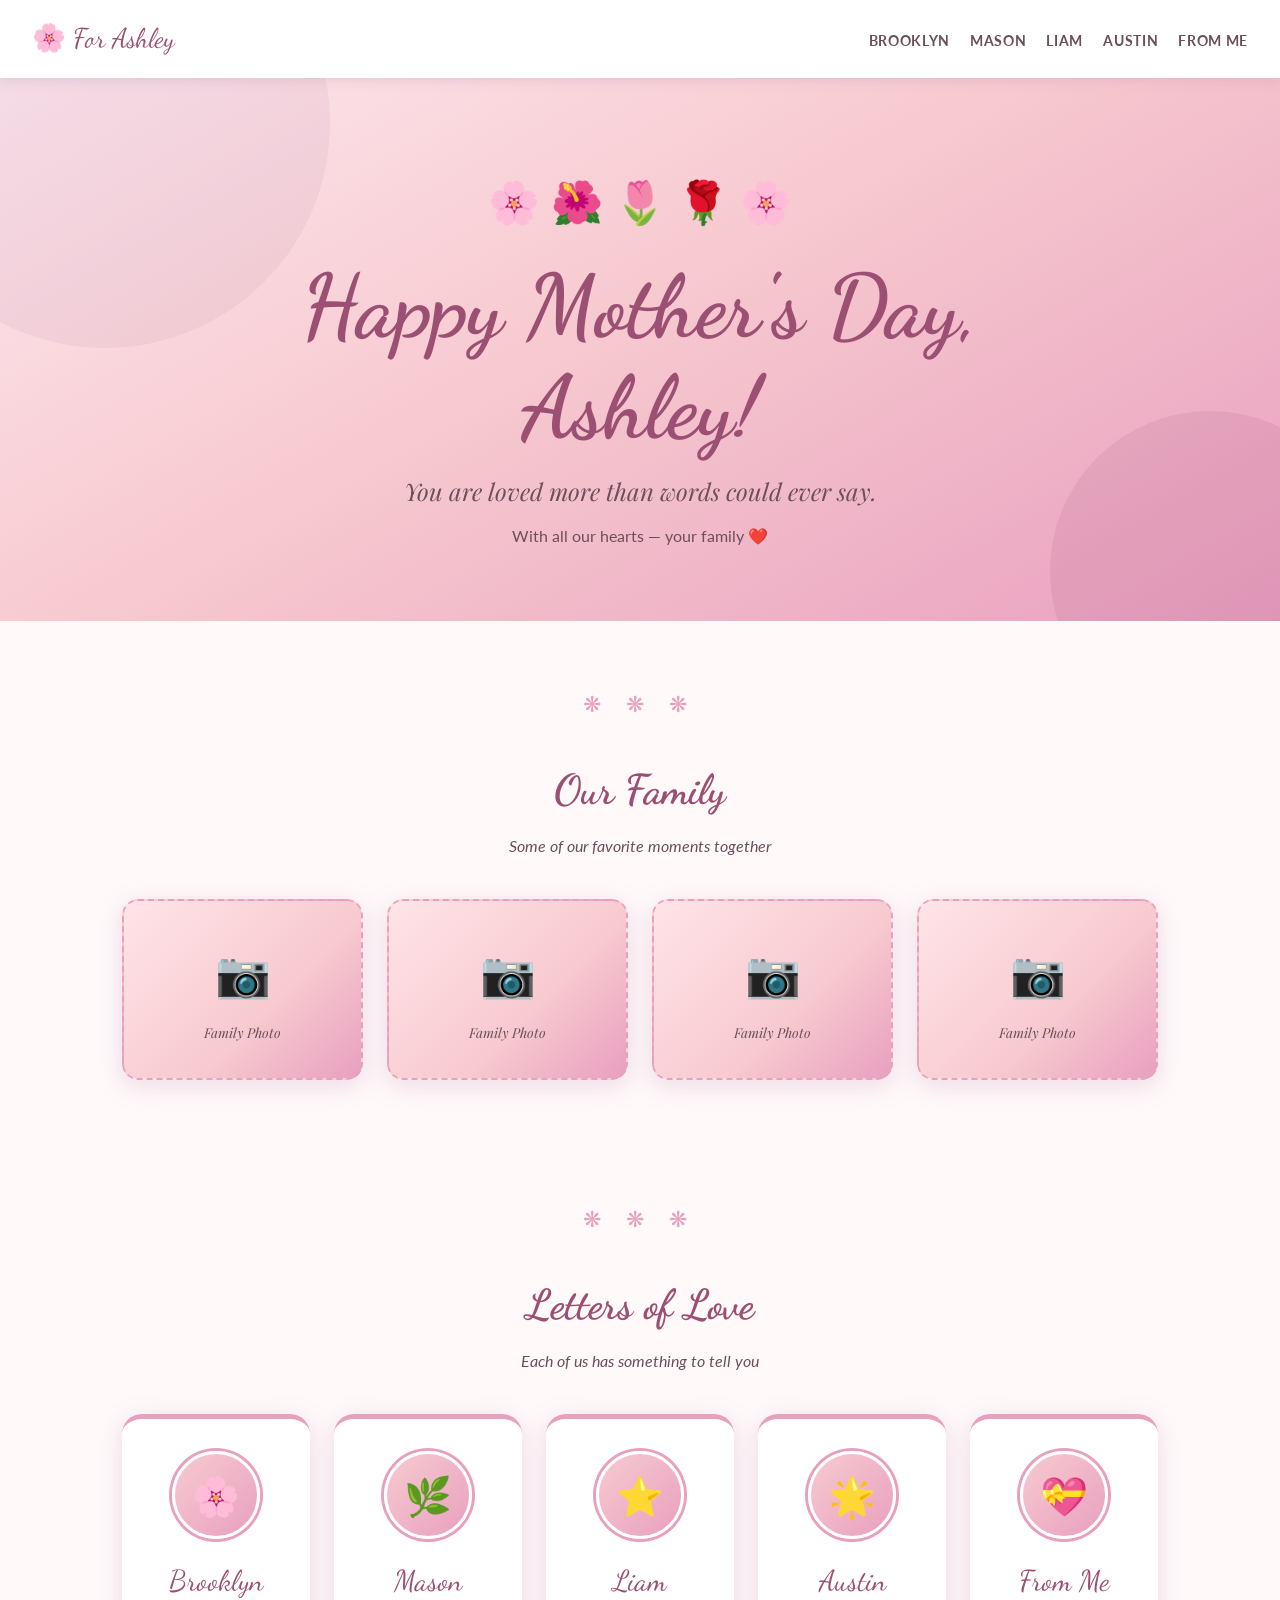
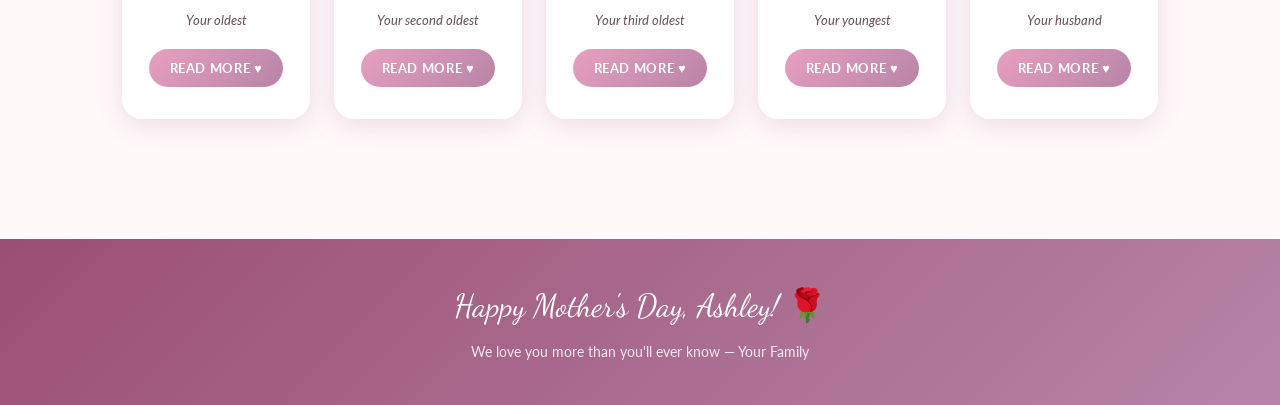
==== index.html @ 3f39e7ee "Initial commit: Mother's Day website for Ashley Landing page with family photo grid and individual p" ====
<!DOCTYPE html>
<html lang="en">
<head>
  <meta charset="UTF-8" />
  <meta name="viewport" content="width=device-width, initial-scale=1.0" />
  <title>Happy Mother's Day, Ashley! 🌸</title>
  <link rel="stylesheet" href="style.css" />
</head>
<body>

  <nav class="site-nav">
    <a href="index.html" class="nav-logo">🌸 For Ashley</a>
    <ul class="nav-links">
      <li><a href="brooklyn.html">Brooklyn</a></li>
      <li><a href="mason.html">Mason</a></li>
      <li><a href="liam.html">Liam</a></li>
      <li><a href="austin.html">Austin</a></li>
      <li><a href="from-me.html">From Me</a></li>
    </ul>
  </nav>

  <!-- HERO -->
  <section class="hero">
    <span class="hero-flowers">🌸 🌺 🌷 🌹 🌸</span>
    <h1>Happy Mother's Day,<br>Ashley!</h1>
    <p class="subtitle">You are loved more than words could ever say.</p>
    <p class="tagline">With all our hearts — your family ❤️</p>
  </section>

  <main>
    <div class="container">

      <!-- FAMILY PHOTOS -->
      <section class="section">
        <div class="divider">❋ ❋ ❋</div>
        <h2 class="section-title">Our Family</h2>
        <p class="section-subtitle">Some of our favorite moments together</p>

        <div class="photo-grid">
          <!-- Replace each photo-placeholder div with an <img> tag when you have photos ready -->
          <div class="photo-slot">
            <div class="photo-placeholder">
              <span class="ph-icon">📷</span>
              <span class="ph-text">Family Photo</span>
            </div>
          </div>
          <div class="photo-slot">
            <div class="photo-placeholder">
              <span class="ph-icon">📷</span>
              <span class="ph-text">Family Photo</span>
            </div>
          </div>
          <div class="photo-slot">
            <div class="photo-placeholder">
              <span class="ph-icon">📷</span>
              <span class="ph-text">Family Photo</span>
            </div>
          </div>
          <div class="photo-slot">
            <div class="photo-placeholder">
              <span class="ph-icon">📷</span>
              <span class="ph-text">Family Photo</span>
            </div>
          </div>
        </div>
      </section>

      <!-- LOVE LETTERS NAV -->
      <section class="section">
        <div class="divider">❋ ❋ ❋</div>
        <h2 class="section-title">Letters of Love</h2>
        <p class="section-subtitle">Each of us has something to tell you</p>

        <div class="person-cards">
          <a href="brooklyn.html" class="person-card">
            <div class="card-avatar">🌸</div>
            <span class="card-name">Brooklyn</span>
            <span class="card-desc">Your oldest</span>
            <span class="card-btn">Read More ♥</span>
          </a>
          <a href="mason.html" class="person-card">
            <div class="card-avatar">🌿</div>
            <span class="card-name">Mason</span>
            <span class="card-desc">Your second oldest</span>
            <span class="card-btn">Read More ♥</span>
          </a>
          <a href="liam.html" class="person-card">
            <div class="card-avatar">⭐</div>
            <span class="card-name">Liam</span>
            <span class="card-desc">Your third oldest</span>
            <span class="card-btn">Read More ♥</span>
          </a>
          <a href="austin.html" class="person-card">
            <div class="card-avatar">🌟</div>
            <span class="card-name">Austin</span>
            <span class="card-desc">Your youngest</span>
            <span class="card-btn">Read More ♥</span>
          </a>
          <a href="from-me.html" class="person-card">
            <div class="card-avatar">💝</div>
            <span class="card-name">From Me</span>
            <span class="card-desc">Your husband</span>
            <span class="card-btn">Read More ♥</span>
          </a>
        </div>
      </section>

    </div>
  </main>

  <footer>
    <p class="footer-title">Happy Mother's Day, Ashley! 🌹</p>
    <p class="footer-subtitle">We love you more than you'll ever know — Your Family</p>
  </footer>

</body>
</html>
---- style.css ----
@import url('https://fonts.googleapis.com/css2?family=Dancing+Script:wght@400;600;700&family=Playfair+Display:ital,wght@0,400;0,700;1,400&family=Lato:wght@300;400;700&display=swap');

:root {
  --rose: #E8A0BF;
  --light-pink: #F7CAD0;
  --blush: #FFE4E8;
  --mauve: #B784A7;
  --deep-rose: #9B4F72;
  --cream: #FFF9FA;
  --white: #FFFFFF;
  --text-dark: #3D2B35;
  --text-mid: #6B4F5A;
  --shadow: rgba(183, 132, 167, 0.25);
}

*, *::before, *::after { box-sizing: border-box; margin: 0; padding: 0; }

body {
  font-family: 'Lato', sans-serif;
  background-color: var(--cream);
  color: var(--text-dark);
  line-height: 1.7;
}

/* ── NAV ── */
.site-nav {
  background: var(--white);
  padding: 1rem 2rem;
  display: flex;
  align-items: center;
  justify-content: space-between;
  box-shadow: 0 2px 12px var(--shadow);
  position: sticky;
  top: 0;
  z-index: 100;
  flex-wrap: wrap;
  gap: 0.75rem;
}

.nav-logo {
  font-family: 'Dancing Script', cursive;
  font-size: 1.7rem;
  color: var(--deep-rose);
  text-decoration: none;
}

.nav-links {
  display: flex;
  gap: 1.25rem;
  list-style: none;
  flex-wrap: wrap;
}

.nav-links a {
  text-decoration: none;
  color: var(--text-mid);
  font-weight: 700;
  font-size: 0.85rem;
  letter-spacing: 0.05em;
  text-transform: uppercase;
  transition: color 0.2s;
}

.nav-links a:hover { color: var(--deep-rose); }

/* ── HERO ── */
.hero {
  background: linear-gradient(150deg, #FDE8EF 0%, #F7CAD0 45%, #E8A0BF 100%);
  text-align: center;
  padding: 5.5rem 2rem 4.5rem;
  position: relative;
  overflow: hidden;
}

.hero::before,
.hero::after {
  content: '';
  position: absolute;
  border-radius: 50%;
  opacity: 0.12;
}

.hero::before {
  width: 450px; height: 450px;
  background: var(--mauve);
  top: -180px; left: -120px;
}

.hero::after {
  width: 320px; height: 320px;
  background: var(--deep-rose);
  bottom: -110px; right: -90px;
}

.hero-flowers {
  font-size: 2.6rem;
  display: block;
  margin-bottom: 1.25rem;
  animation: sway 5s ease-in-out infinite;
  position: relative;
  z-index: 1;
}

@keyframes sway {
  0%, 100% { transform: rotate(-4deg) scale(1); }
  50%       { transform: rotate(4deg) scale(1.06); }
}

.hero h1 {
  font-family: 'Dancing Script', cursive;
  font-size: clamp(2.8rem, 7vw, 5.5rem);
  color: var(--deep-rose);
  line-height: 1.15;
  margin-bottom: 0.75rem;
  animation: fadeUp 0.9s ease both;
  position: relative;
  z-index: 1;
}

.hero .subtitle {
  font-family: 'Playfair Display', serif;
  font-style: italic;
  font-size: clamp(1.1rem, 2.5vw, 1.5rem);
  color: var(--text-mid);
  animation: fadeUp 0.9s 0.2s ease both;
  position: relative;
  z-index: 1;
}

.hero .tagline {
  margin-top: 0.6rem;
  font-size: 1rem;
  color: var(--text-mid);
  animation: fadeUp 0.9s 0.4s ease both;
  position: relative;
  z-index: 1;
}

@keyframes fadeUp {
  from { opacity: 0; transform: translateY(18px); }
  to   { opacity: 1; transform: translateY(0); }
}

/* ── LAYOUT ── */
.container { max-width: 1100px; margin: 0 auto; padding: 0 2rem; }

.section { padding: 3.5rem 0; }

/* ── DECORATIVE ── */
.divider {
  text-align: center;
  color: var(--rose);
  font-size: 1.4rem;
  letter-spacing: 0.6rem;
  margin: 0.5rem 0 2rem;
}

.section-title {
  text-align: center;
  font-family: 'Dancing Script', cursive;
  font-size: 2.6rem;
  color: var(--deep-rose);
  margin-bottom: 0.4rem;
}

.section-subtitle {
  text-align: center;
  color: var(--text-mid);
  font-style: italic;
  margin-bottom: 2.5rem;
}

/* ── PHOTO PLACEHOLDERS ── */
.photo-placeholder {
  width: 100%;
  height: 100%;
  background: linear-gradient(135deg, #FFE4E8 0%, #F7CAD0 60%, #E8A0BF 100%);
  display: flex;
  flex-direction: column;
  align-items: center;
  justify-content: center;
  gap: 0.6rem;
  border: 2px dashed var(--rose);
  border-radius: inherit;
}

.ph-icon { font-size: 2.8rem; }

.ph-text {
  font-family: 'Playfair Display', serif;
  font-style: italic;
  font-size: 0.85rem;
  color: var(--text-mid);
}

/* ── FAMILY PHOTO GRID (landing) ── */
.photo-grid {
  display: grid;
  grid-template-columns: repeat(auto-fit, minmax(240px, 1fr));
  gap: 1.5rem;
}

.photo-slot {
  border-radius: 16px;
  overflow: hidden;
  box-shadow: 0 6px 24px var(--shadow);
  aspect-ratio: 4 / 3;
}

.photo-slot img {
  width: 100%; height: 100%;
  object-fit: cover;
  display: block;
}

/* ── PERSON CARDS ── */
.person-cards {
  display: grid;
  grid-template-columns: repeat(auto-fit, minmax(185px, 1fr));
  gap: 1.5rem;
}

.person-card {
  background: var(--white);
  border-radius: 20px;
  padding: 2rem 1.25rem;
  text-align: center;
  box-shadow: 0 6px 24px var(--shadow);
  text-decoration: none;
  transition: transform 0.25s, box-shadow 0.25s;
  border-top: 5px solid var(--rose);
  display: flex;
  flex-direction: column;
  align-items: center;
}

.person-card:hover {
  transform: translateY(-7px);
  box-shadow: 0 16px 44px var(--shadow);
}

.card-avatar {
  width: 88px; height: 88px;
  border-radius: 50%;
  background: linear-gradient(135deg, var(--light-pink), var(--rose));
  display: flex;
  align-items: center;
  justify-content: center;
  margin-bottom: 1.1rem;
  font-size: 2.4rem;
  border: 3px solid var(--white);
  box-shadow: 0 0 0 3px var(--rose);
}

.card-name {
  font-family: 'Dancing Script', cursive;
  font-size: 1.8rem;
  color: var(--deep-rose);
  display: block;
  margin-bottom: 0.2rem;
}

.card-desc {
  font-size: 0.82rem;
  color: var(--text-mid);
  font-style: italic;
  flex-grow: 1;
}

.card-btn {
  display: inline-block;
  margin-top: 1.1rem;
  padding: 0.5rem 1.3rem;
  background: linear-gradient(135deg, var(--rose), var(--mauve));
  color: var(--white);
  border-radius: 50px;
  font-size: 0.82rem;
  font-weight: 700;
  letter-spacing: 0.05em;
  text-transform: uppercase;
}

/* ── INDIVIDUAL PAGE HERO ── */
.page-hero {
  background: linear-gradient(150deg, #FDE8EF 0%, #F7CAD0 45%, #E8A0BF 100%);
  text-align: center;
  padding: 3.5rem 2rem 3rem;
}

.back-btn {
  display: inline-block;
  margin-bottom: 2rem;
  color: var(--deep-rose);
  text-decoration: none;
  font-size: 0.85rem;
  font-weight: 700;
  text-transform: uppercase;
  letter-spacing: 0.05em;
  border: 2px solid var(--rose);
  border-radius: 50px;
  padding: 0.4rem 1.1rem;
  transition: background 0.2s, color 0.2s;
}

.back-btn:hover { background: var(--rose); color: var(--white); }

.from-label {
  font-family: 'Playfair Display', serif;
  font-style: italic;
  color: var(--text-mid);
  font-size: 1.1rem;
  margin-bottom: 0.3rem;
}

.page-hero h1 {
  font-family: 'Dancing Script', cursive;
  font-size: clamp(2.6rem, 7vw, 5rem);
  color: var(--deep-rose);
  line-height: 1.15;
}

.to-label {
  font-family: 'Playfair Display', serif;
  font-style: italic;
  color: var(--text-mid);
  font-size: 1.15rem;
  margin-top: 0.5rem;
}

/* ── PROFILE PHOTO ── */
.profile-photo-wrap {
  display: flex;
  justify-content: center;
  padding: 3rem 0 0.5rem;
}

.profile-photo {
  width: 210px; height: 210px;
  border-radius: 50%;
  overflow: hidden;
  border: 6px solid var(--white);
  box-shadow: 0 6px 32px var(--shadow);
}

.profile-photo .photo-placeholder { border-radius: 50%; }

/* ── REASONS ── */
.reasons-section {
  background: var(--white);
  border-radius: 24px;
  padding: 3rem;
  box-shadow: 0 6px 30px var(--shadow);
  margin: 2rem 0;
}

.reasons-title {
  font-family: 'Dancing Script', cursive;
  font-size: 2.3rem;
  color: var(--deep-rose);
  text-align: center;
  margin-bottom: 2rem;
}

.reasons-list {
  list-style: none;
  display: flex;
  flex-direction: column;
  gap: 1.1rem;
}

.reasons-list li {
  display: flex;
  align-items: flex-start;
  gap: 1rem;
  padding: 1.2rem 1.4rem;
  background: var(--cream);
  border-radius: 12px;
  border-left: 4px solid var(--rose);
  font-size: 1.05rem;
  line-height: 1.65;
}

.reason-num {
  font-family: 'Dancing Script', cursive;
  font-size: 2rem;
  color: var(--rose);
  line-height: 1;
  flex-shrink: 0;
  width: 2rem;
  text-align: center;
}

/* ── GALLERY (individual pages) ── */
.gallery-grid {
  display: grid;
  grid-template-columns: repeat(auto-fit, minmax(195px, 1fr));
  gap: 1.25rem;
}

.gallery-slot {
  aspect-ratio: 1;
  border-radius: 16px;
  overflow: hidden;
  box-shadow: 0 4px 20px var(--shadow);
}

.gallery-slot img {
  width: 100%; height: 100%;
  object-fit: cover;
  display: block;
}

/* ── CLOSING ── */
.closing-message {
  text-align: center;
  padding: 2.5rem 2rem 1rem;
  font-family: 'Dancing Script', cursive;
  font-size: 1.9rem;
  color: var(--deep-rose);
}

/* ── FOOTER ── */
footer {
  background: linear-gradient(135deg, var(--deep-rose), var(--mauve));
  color: var(--white);
  text-align: center;
  padding: 2.5rem 2rem;
  margin-top: 4rem;
}

.footer-title {
  font-family: 'Dancing Script', cursive;
  font-size: 2rem;
  margin-bottom: 0.4rem;
}

.footer-subtitle { font-size: 0.9rem; opacity: 0.85; }

/* ── RESPONSIVE ── */
@media (max-width: 700px) {
  .person-cards { grid-template-columns: repeat(2, 1fr); }
  .reasons-section { padding: 2rem 1.25rem; }
  .photo-grid { grid-template-columns: repeat(2, 1fr); }
}

@media (max-width: 420px) {
  .person-cards { grid-template-columns: 1fr 1fr; }
  .gallery-grid { grid-template-columns: repeat(2, 1fr); }
}
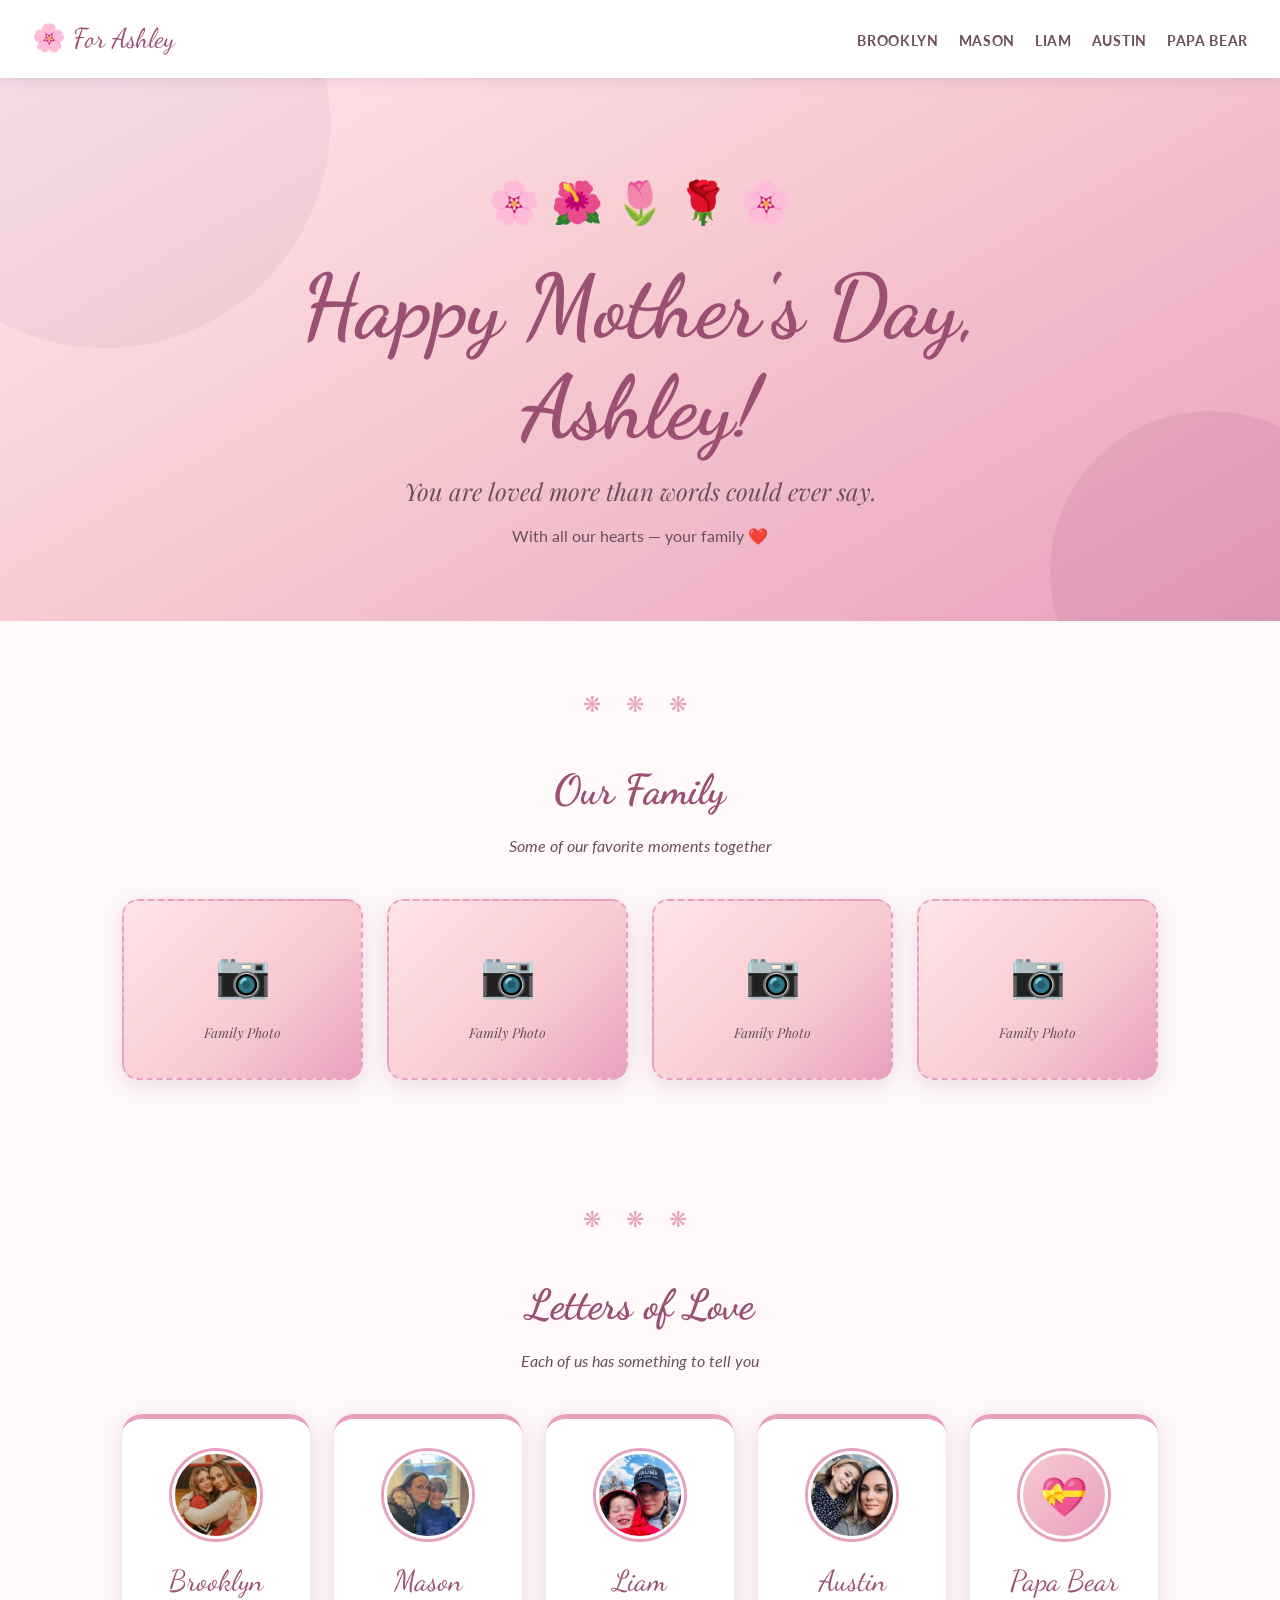
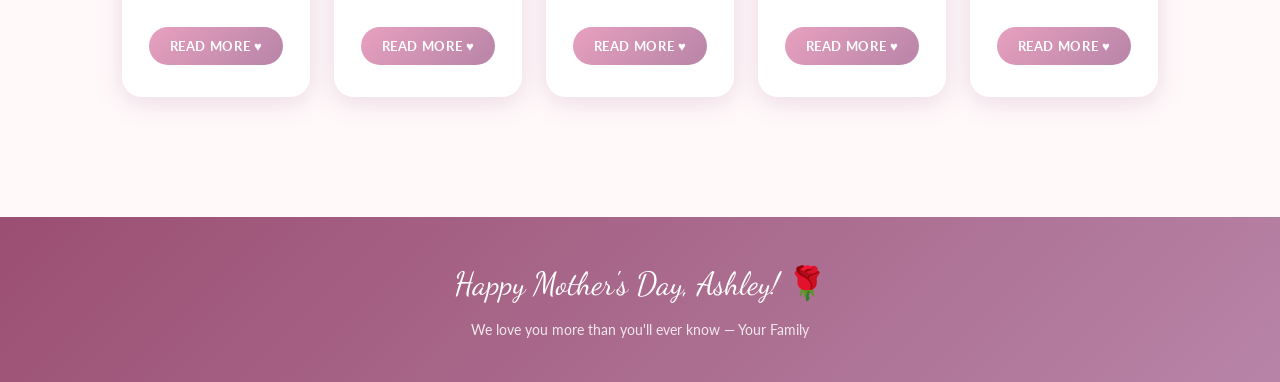
==== commit 8fc73240: "Add photos to landing page cards, remove subtexts, rename to Papa Bear - Real photos now show in the" ====
--- a/index.html
+++ b/index.html
@@ -15,7 +15,7 @@
       <li><a href="mason.html">Mason</a></li>
       <li><a href="liam.html">Liam</a></li>
       <li><a href="austin.html">Austin</a></li>
-      <li><a href="from-me.html">From Me</a></li>
+      <li><a href="from-me.html">Papa Bear</a></li>
     </ul>
   </nav>
 
@@ -73,33 +73,28 @@
 
         <div class="person-cards">
           <a href="brooklyn.html" class="person-card">
-            <div class="card-avatar">🌸</div>
+            <div class="card-avatar"><img src="images/brooklyn.jpg" alt="Brooklyn"></div>
             <span class="card-name">Brooklyn</span>
-            <span class="card-desc">Your oldest</span>
             <span class="card-btn">Read More ♥</span>
           </a>
           <a href="mason.html" class="person-card">
-            <div class="card-avatar">🌿</div>
+            <div class="card-avatar"><img src="images/mason.jpg" alt="Mason"></div>
             <span class="card-name">Mason</span>
-            <span class="card-desc">Your second oldest</span>
             <span class="card-btn">Read More ♥</span>
           </a>
           <a href="liam.html" class="person-card">
-            <div class="card-avatar">⭐</div>
+            <div class="card-avatar"><img src="images/liam.jpg" alt="Liam"></div>
             <span class="card-name">Liam</span>
-            <span class="card-desc">Your third oldest</span>
             <span class="card-btn">Read More ♥</span>
           </a>
           <a href="austin.html" class="person-card">
-            <div class="card-avatar">🌟</div>
+            <div class="card-avatar"><img src="images/austin.jpg" alt="Austin"></div>
             <span class="card-name">Austin</span>
-            <span class="card-desc">Your youngest</span>
             <span class="card-btn">Read More ♥</span>
           </a>
           <a href="from-me.html" class="person-card">
             <div class="card-avatar">💝</div>
-            <span class="card-name">From Me</span>
-            <span class="card-desc">Your husband</span>
+            <span class="card-name">Papa Bear</span>
             <span class="card-btn">Read More ♥</span>
           </a>
         </div>
--- a/style.css
+++ b/style.css
@@ -250,6 +250,14 @@
   font-size: 2.4rem;
   border: 3px solid var(--white);
   box-shadow: 0 0 0 3px var(--rose);
+  overflow: hidden;
+}
+
+.card-avatar img {
+  width: 100%; height: 100%;
+  object-fit: cover;
+  object-position: top center;
+  display: block;
 }
 
 .card-name {
@@ -342,6 +350,13 @@
   box-shadow: 0 6px 32px var(--shadow);
 }
 
+.profile-photo img {
+  width: 100%; height: 100%;
+  object-fit: cover;
+  object-position: top center;
+  display: block;
+}
+
 .profile-photo .photo-placeholder { border-radius: 50%; }
 
 /* ── REASONS ── */
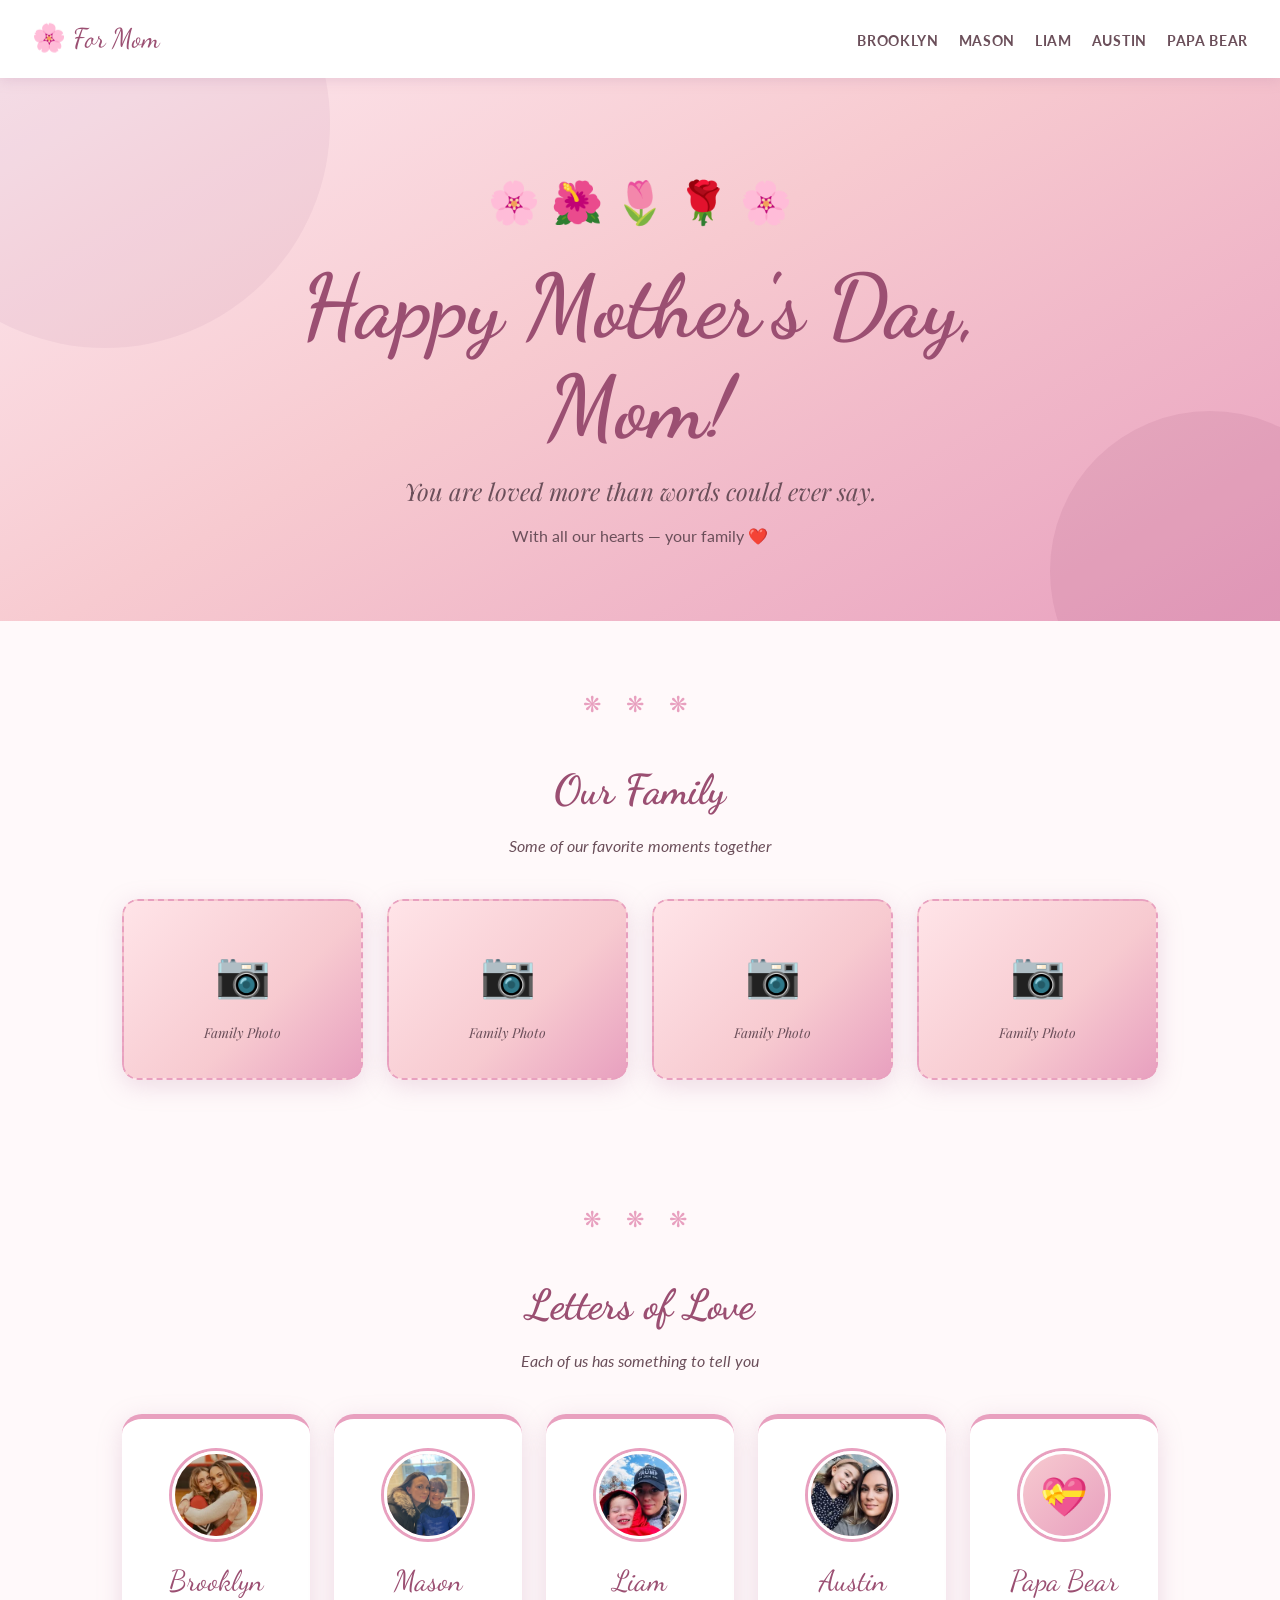
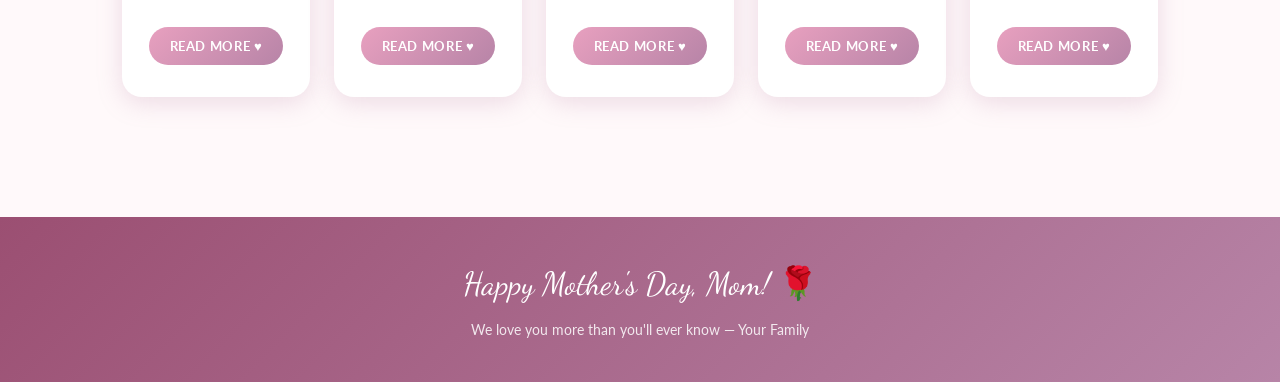
==== commit dd8205d9: "Replace all instances of Ashley with Mom across all pages Co-Authored-By: Claude Sonnet 4.6 <noreply" ====
--- a/index.html
+++ b/index.html
@@ -3,13 +3,13 @@
 <head>
   <meta charset="UTF-8" />
   <meta name="viewport" content="width=device-width, initial-scale=1.0" />
-  <title>Happy Mother's Day, Ashley! 🌸</title>
+  <title>Happy Mother's Day, Mom! 🌸</title>
   <link rel="stylesheet" href="style.css" />
 </head>
 <body>
 
   <nav class="site-nav">
-    <a href="index.html" class="nav-logo">🌸 For Ashley</a>
+    <a href="index.html" class="nav-logo">🌸 For Mom</a>
     <ul class="nav-links">
       <li><a href="brooklyn.html">Brooklyn</a></li>
       <li><a href="mason.html">Mason</a></li>
@@ -22,7 +22,7 @@
   <!-- HERO -->
   <section class="hero">
     <span class="hero-flowers">🌸 🌺 🌷 🌹 🌸</span>
-    <h1>Happy Mother's Day,<br>Ashley!</h1>
+    <h1>Happy Mother's Day,<br>Mom!</h1>
     <p class="subtitle">You are loved more than words could ever say.</p>
     <p class="tagline">With all our hearts — your family ❤️</p>
   </section>
@@ -104,7 +104,7 @@
   </main>
 
   <footer>
-    <p class="footer-title">Happy Mother's Day, Ashley! 🌹</p>
+    <p class="footer-title">Happy Mother's Day, Mom! 🌹</p>
     <p class="footer-subtitle">We love you more than you'll ever know — Your Family</p>
   </footer>
 
--- a/style.css
+++ b/style.css
@@ -425,6 +425,39 @@
   display: block;
 }
 
+/* ── INTERVIEW Q&A ── */
+.interview-list {
+  display: flex;
+  flex-direction: column;
+  gap: 1.25rem;
+}
+
+.interview-item {
+  padding: 1.25rem 1.5rem;
+  background: var(--cream);
+  border-radius: 12px;
+  border-left: 4px solid var(--rose);
+}
+
+.interview-final {
+  border-left-color: var(--deep-rose);
+  background: linear-gradient(135deg, #FDE8EF, #F7CAD0);
+}
+
+.interview-q {
+  font-family: 'Playfair Display', serif;
+  font-style: italic;
+  color: var(--deep-rose);
+  font-size: 0.95rem;
+  margin-bottom: 0.5rem;
+}
+
+.interview-a {
+  color: var(--text-dark);
+  font-size: 1.05rem;
+  line-height: 1.65;
+}
+
 /* ── CLOSING ── */
 .closing-message {
   text-align: center;
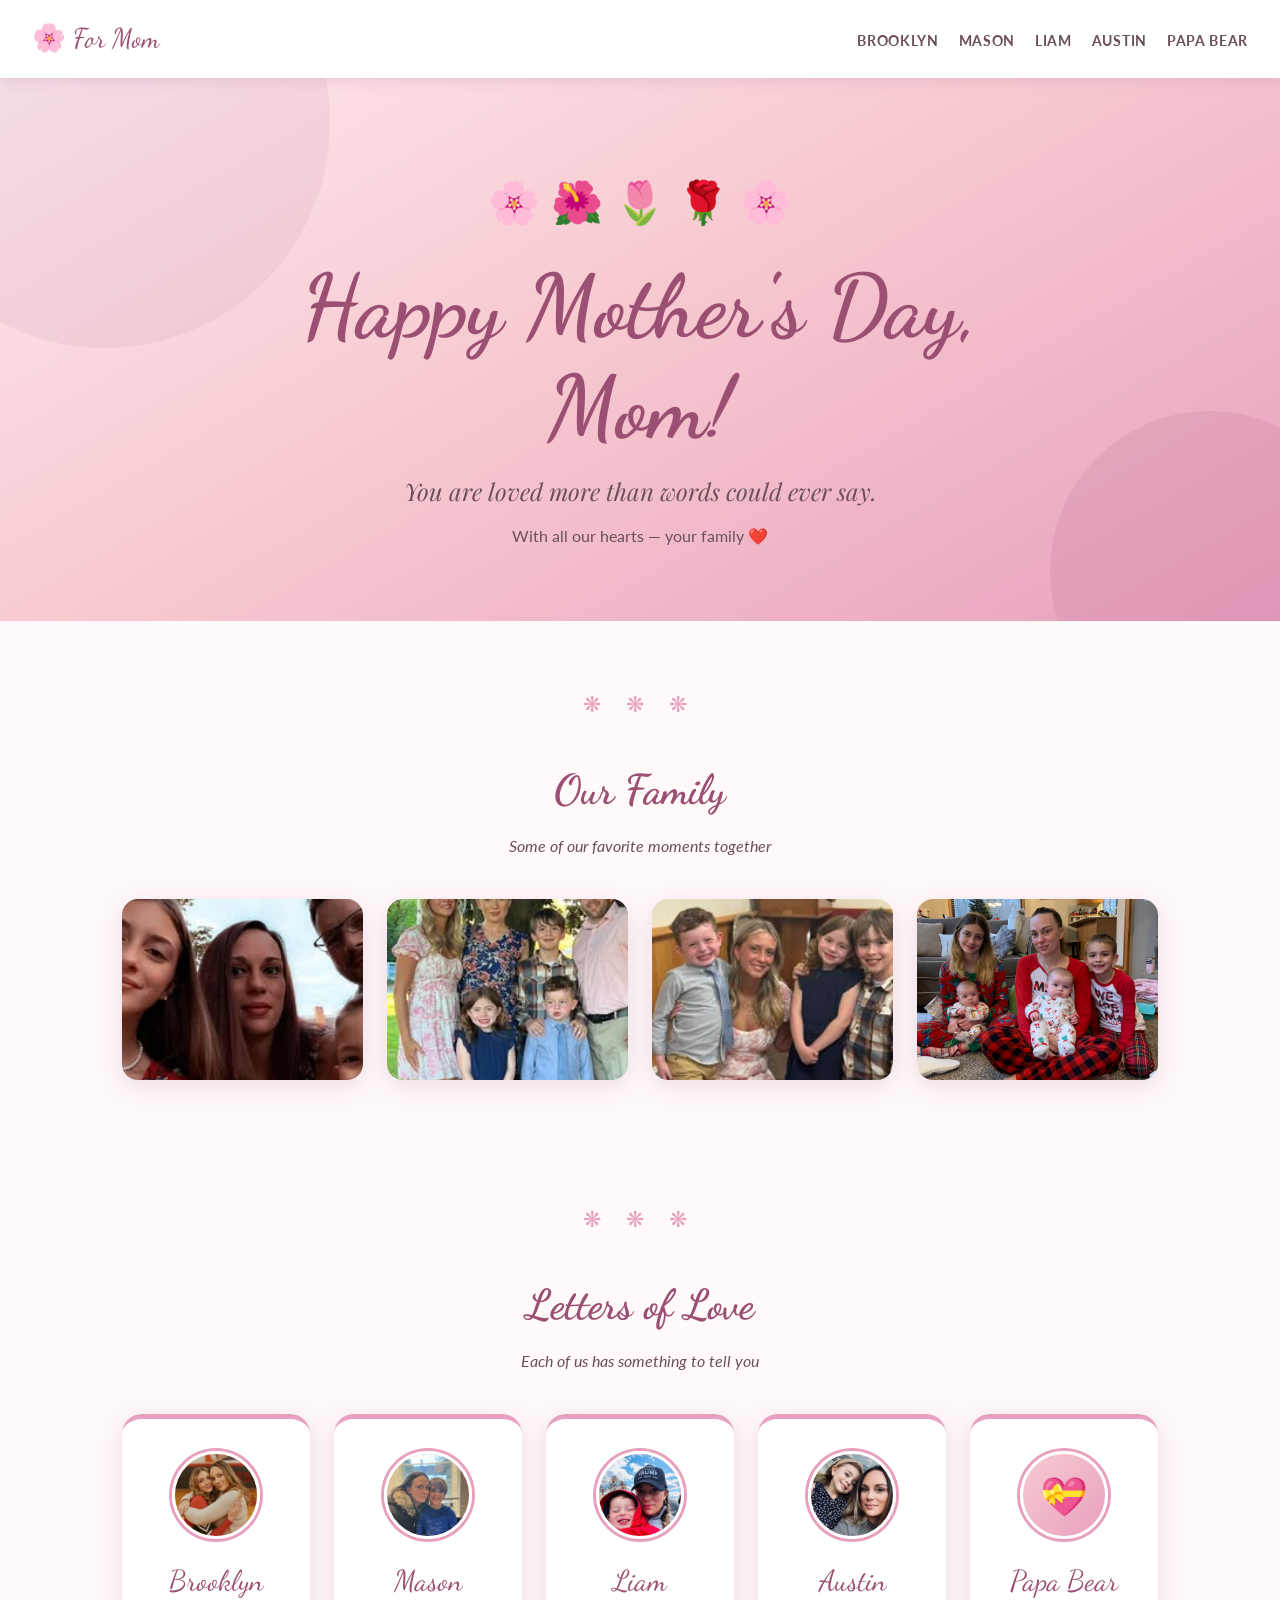
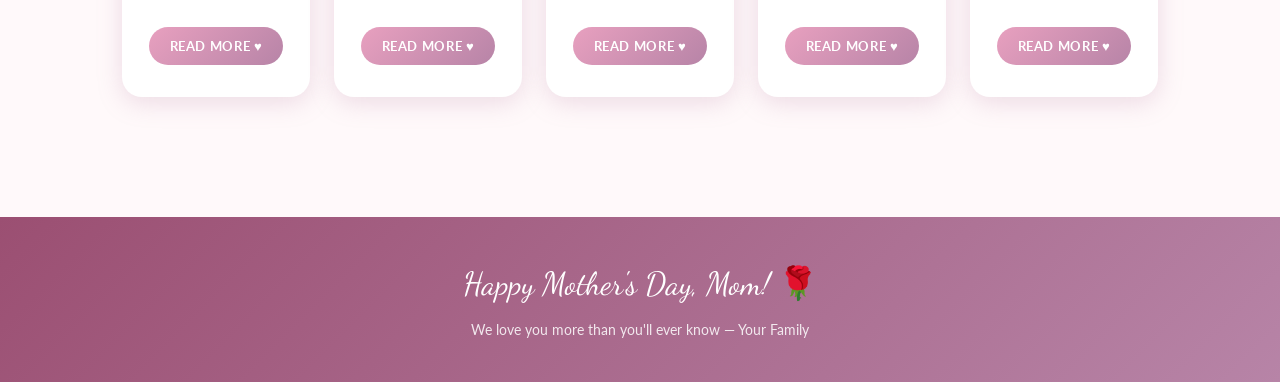
==== commit 38ee7232: "Add 4 family photos to landing page grid Co-Authored-By: Claude Sonnet 4.6 <noreply@anthropic.com>" ====
--- a/index.html
+++ b/index.html
@@ -37,31 +37,10 @@
         <p class="section-subtitle">Some of our favorite moments together</p>
 
         <div class="photo-grid">
-          <!-- Replace each photo-placeholder div with an <img> tag when you have photos ready -->
-          <div class="photo-slot">
-            <div class="photo-placeholder">
-              <span class="ph-icon">📷</span>
-              <span class="ph-text">Family Photo</span>
-            </div>
-          </div>
-          <div class="photo-slot">
-            <div class="photo-placeholder">
-              <span class="ph-icon">📷</span>
-              <span class="ph-text">Family Photo</span>
-            </div>
-          </div>
-          <div class="photo-slot">
-            <div class="photo-placeholder">
-              <span class="ph-icon">📷</span>
-              <span class="ph-text">Family Photo</span>
-            </div>
-          </div>
-          <div class="photo-slot">
-            <div class="photo-placeholder">
-              <span class="ph-icon">📷</span>
-              <span class="ph-text">Family Photo</span>
-            </div>
-          </div>
+          <div class="photo-slot"><img src="images/family-1.jpg" alt="Family"></div>
+          <div class="photo-slot"><img src="images/family-2.jpg" alt="Family"></div>
+          <div class="photo-slot"><img src="images/family-3.jpg" alt="Family"></div>
+          <div class="photo-slot"><img src="images/family-4.jpeg" alt="Family"></div>
         </div>
       </section>
 
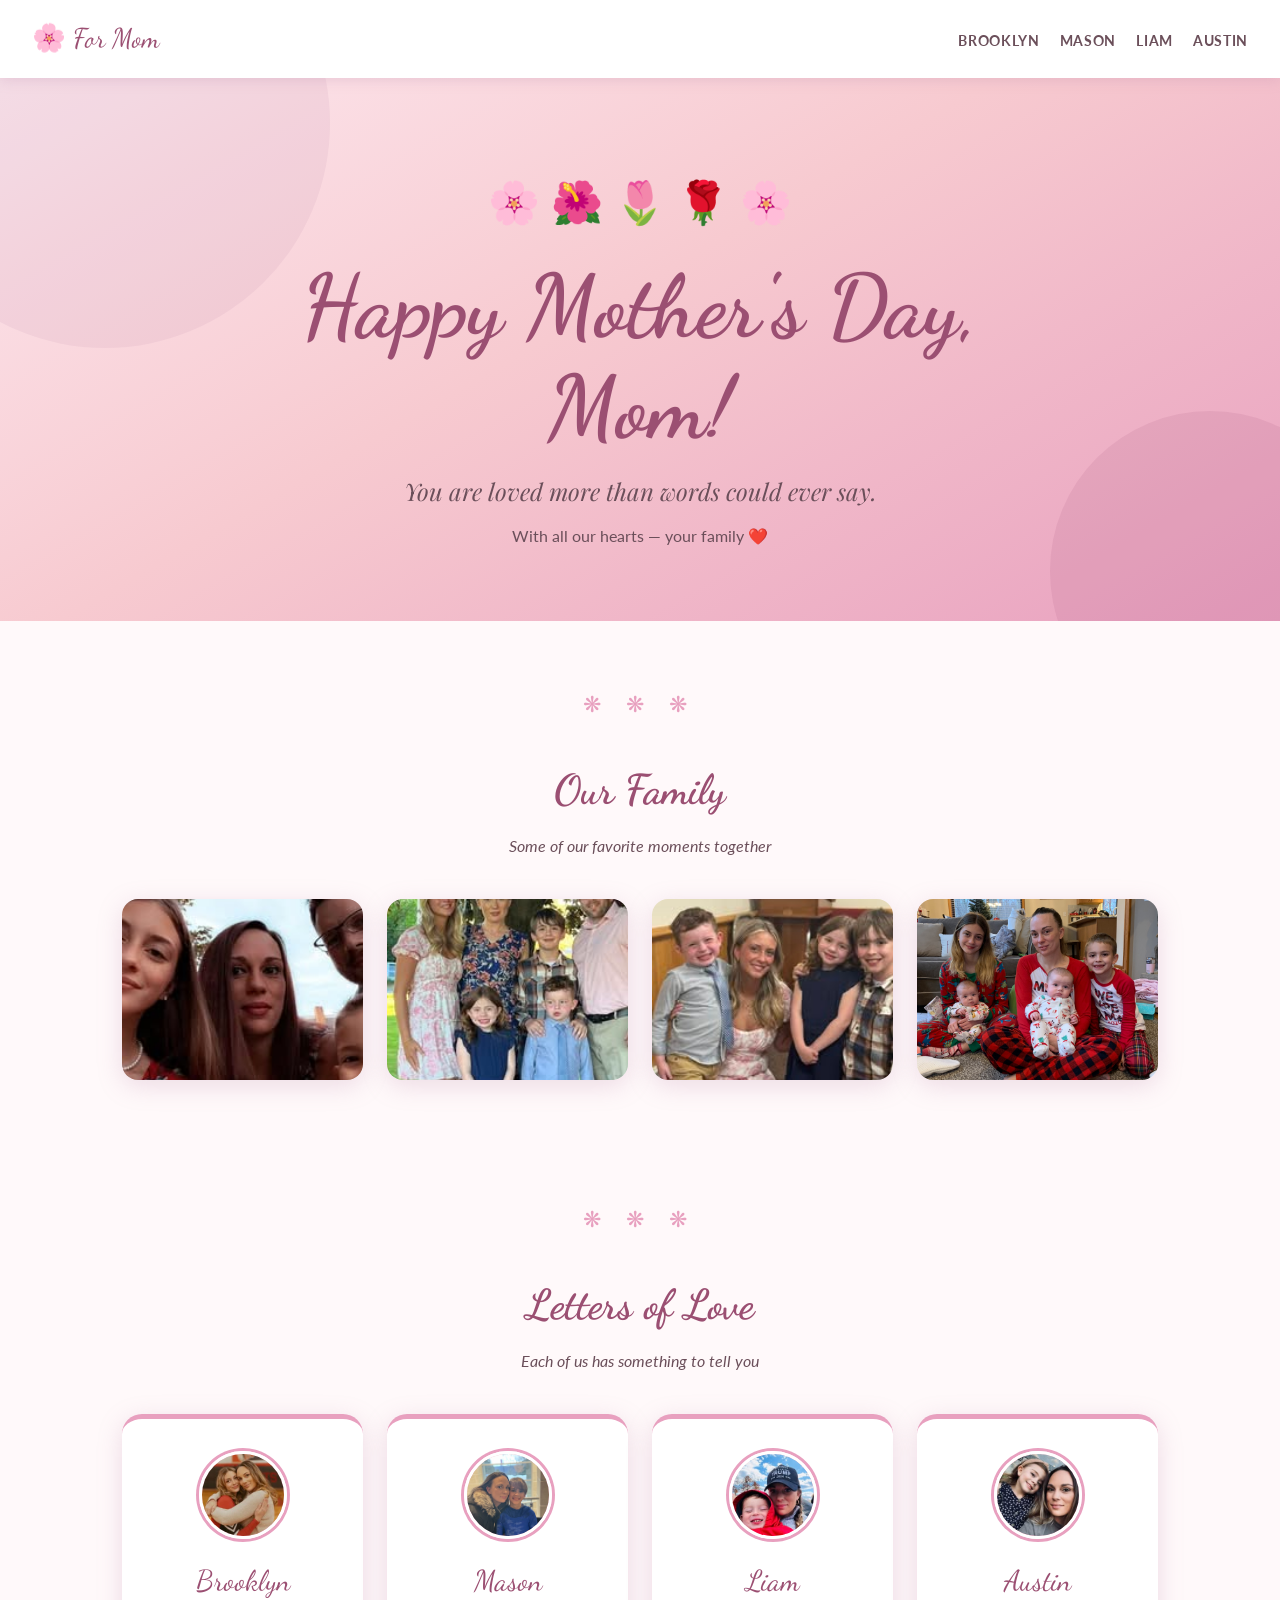
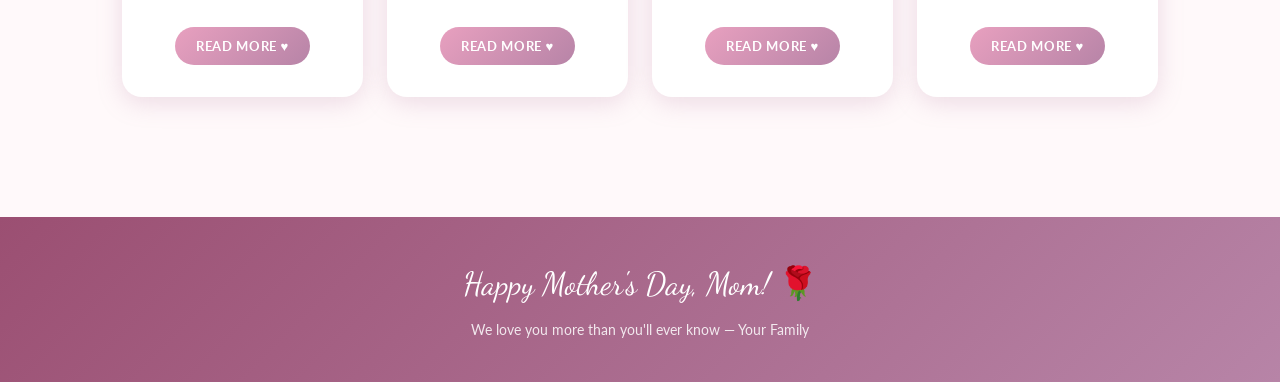
==== commit ec1a498b: "Remove Papa Bear page from nav and landing page cards Co-Authored-By: Claude Sonnet 4.6 <noreply@ant" ====
--- a/index.html
+++ b/index.html
@@ -15,7 +15,6 @@
       <li><a href="mason.html">Mason</a></li>
       <li><a href="liam.html">Liam</a></li>
       <li><a href="austin.html">Austin</a></li>
-      <li><a href="from-me.html">Papa Bear</a></li>
     </ul>
   </nav>
 
@@ -71,11 +70,6 @@
             <span class="card-name">Austin</span>
             <span class="card-btn">Read More ♥</span>
           </a>
-          <a href="from-me.html" class="person-card">
-            <div class="card-avatar">💝</div>
-            <span class="card-name">Papa Bear</span>
-            <span class="card-btn">Read More ♥</span>
-          </a>
         </div>
       </section>
 
